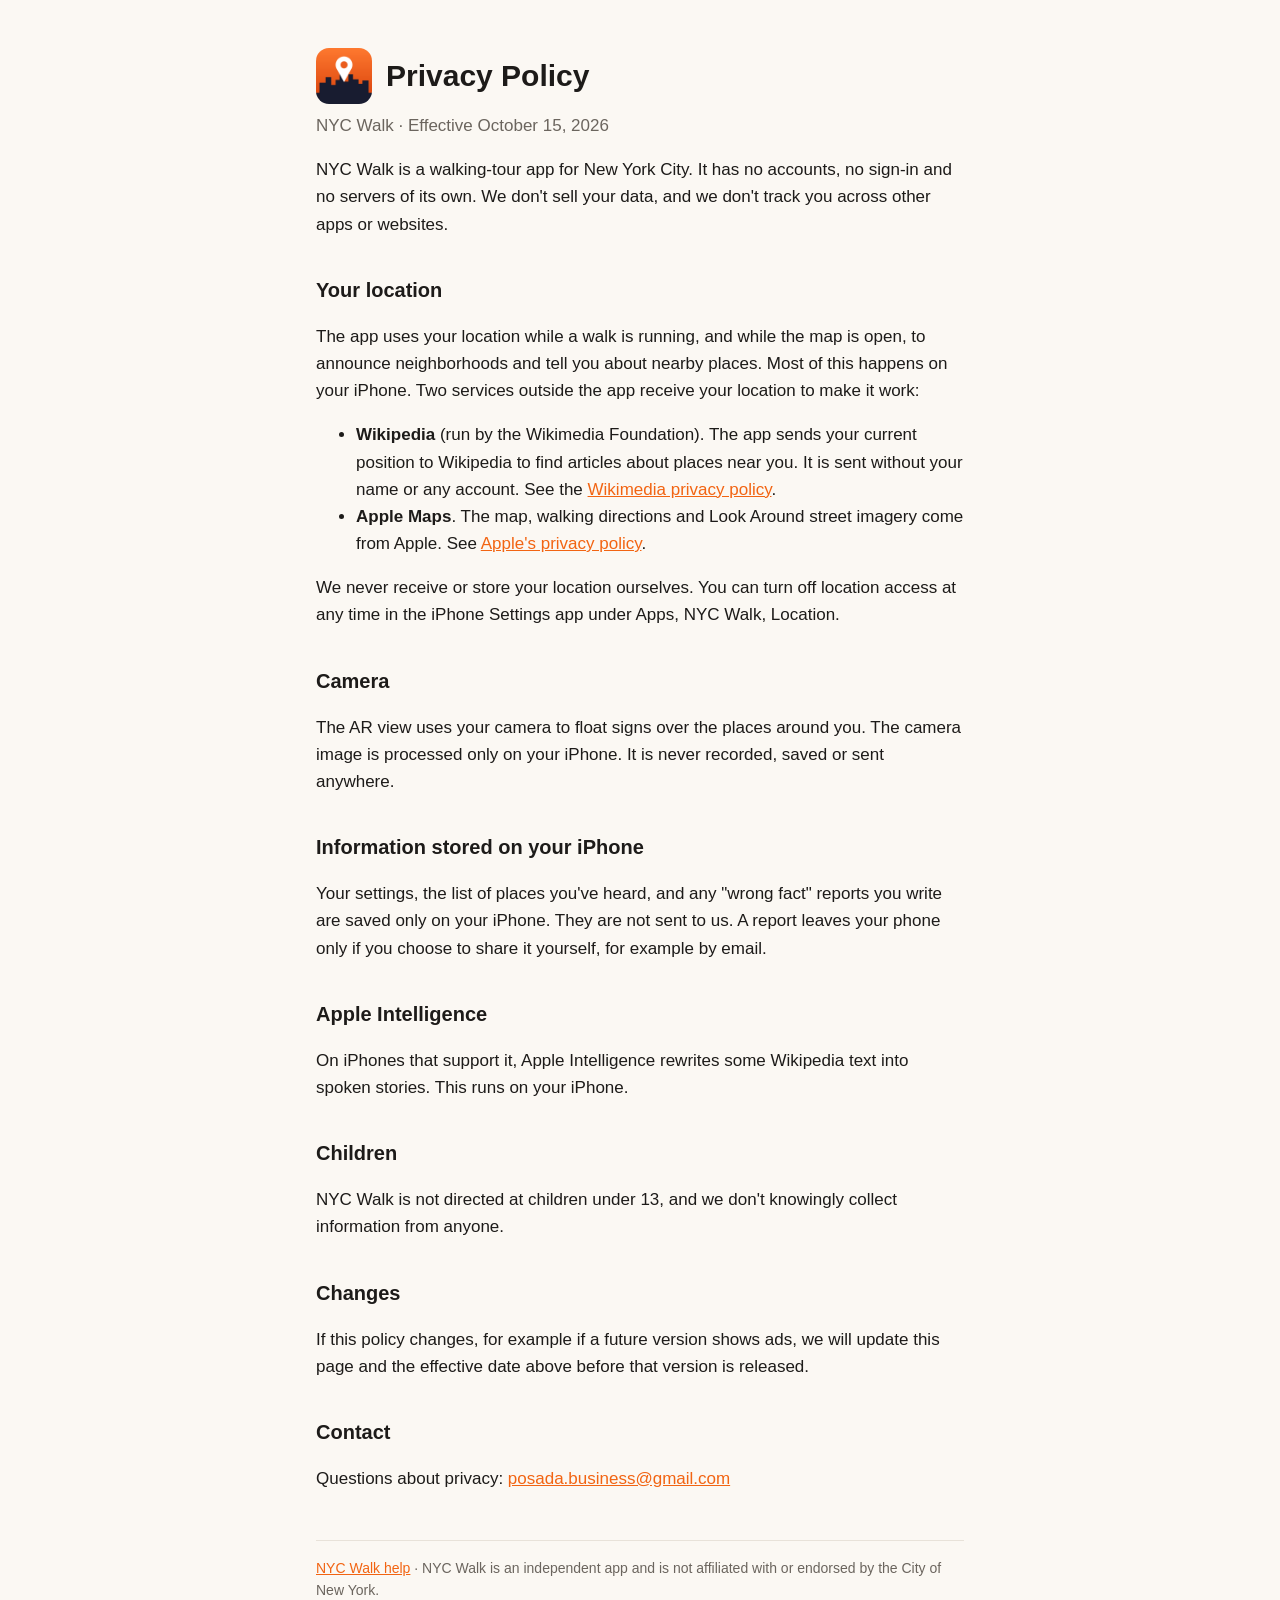
==== privacy.html @ 2135c713 "Add public help page and privacy policy Co-Authored-By: Claude Opus 5.5 <noreply@anthropic.com>" ====
<!doctype html>
<html lang="en">
<head>
<meta charset="utf-8">
<meta name="viewport" content="width=device-width, initial-scale=1">
<title>NYC Walk Privacy Policy</title>
<link rel="icon" href="icon.png">
<link rel="stylesheet" href="style.css">
</head>
<body>
<main>
  <header>
    <img src="icon.png" alt="">
    <h1>Privacy Policy</h1>
  </header>
  <p class="lede">NYC Walk · Effective October 15, 2026</p>

  <p>NYC Walk is a walking-tour app for New York City. It has no accounts, no sign-in and no servers of
  its own. We don't sell your data, and we don't track you across other apps or websites.</p>

  <h2>Your location</h2>
  <p>The app uses your location while a walk is running, and while the map is open, to announce
  neighborhoods and tell you about nearby places. Most of this happens on your iPhone. Two services
  outside the app receive your location to make it work:</p>
  <ul>
    <li><strong>Wikipedia</strong> (run by the Wikimedia Foundation). The app sends your current
    position to Wikipedia to find articles about places near you. It is sent without your name or any
    account. See the <a href="https://foundation.wikimedia.org/wiki/Policy:Privacy_policy">Wikimedia privacy policy</a>.</li>
    <li><strong>Apple Maps</strong>. The map, walking directions and Look Around street imagery come
    from Apple. See <a href="https://www.apple.com/legal/privacy/">Apple's privacy policy</a>.</li>
  </ul>
  <p>We never receive or store your location ourselves. You can turn off location access at any time in
  the iPhone Settings app under Apps, NYC Walk, Location.</p>

  <h2>Camera</h2>
  <p>The AR view uses your camera to float signs over the places around you. The camera image is
  processed only on your iPhone. It is never recorded, saved or sent anywhere.</p>

  <h2>Information stored on your iPhone</h2>
  <p>Your settings, the list of places you've heard, and any "wrong fact" reports you write are saved
  only on your iPhone. They are not sent to us. A report leaves your phone only if you choose to share
  it yourself, for example by email.</p>

  <h2>Apple Intelligence</h2>
  <p>On iPhones that support it, Apple Intelligence rewrites some Wikipedia text into spoken stories.
  This runs on your iPhone.</p>

  <h2>Children</h2>
  <p>NYC Walk is not directed at children under 13, and we don't knowingly collect information from
  anyone.</p>

  <h2>Changes</h2>
  <p>If this policy changes, for example if a future version shows ads, we will update this page and
  the effective date above before that version is released.</p>

  <h2>Contact</h2>
  <p>Questions about privacy: <a href="mailto:posada.business@gmail.com">posada.business@gmail.com</a></p>

  <footer>
    <a href="./">NYC Walk help</a> · NYC Walk is an independent app and is not affiliated with or
    endorsed by the City of New York.
  </footer>
</main>
</body>
</html>
---- style.css ----
:root { --bg: #fbf8f3; --text: #1d1b19; --muted: #6b655e; --accent: #f26412; --card: #ffffff; --line: #e8e2d9; }
@media (prefers-color-scheme: dark) {
  :root { --bg: #161412; --text: #f2eee9; --muted: #a59d94; --accent: #ff7a2e; --card: #201d1a; --line: #332e29; }
}
* { box-sizing: border-box; }
body { margin: 0; background: var(--bg); color: var(--text); font: 17px/1.6 -apple-system, BlinkMacSystemFont, "Segoe UI", Roboto, sans-serif; }
main { max-width: 680px; margin: 0 auto; padding: 48px 16px 64px; }
header { display: flex; align-items: center; gap: 14px; margin-bottom: 8px; }
header img { width: 56px; height: 56px; border-radius: 13px; }
h1 { font-size: 30px; line-height: 1.2; margin: 0; }
h2 { font-size: 20px; margin: 36px 0 8px; }
p, li { color: var(--text); }
.lede { color: var(--muted); margin-top: 4px; }
a { color: var(--accent); }
.card { background: var(--card); border: 1px solid var(--line); border-radius: 14px; padding: 4px 20px; margin: 16px 0; }
footer { margin-top: 48px; color: var(--muted); font-size: 14px; border-top: 1px solid var(--line); padding-top: 16px; }
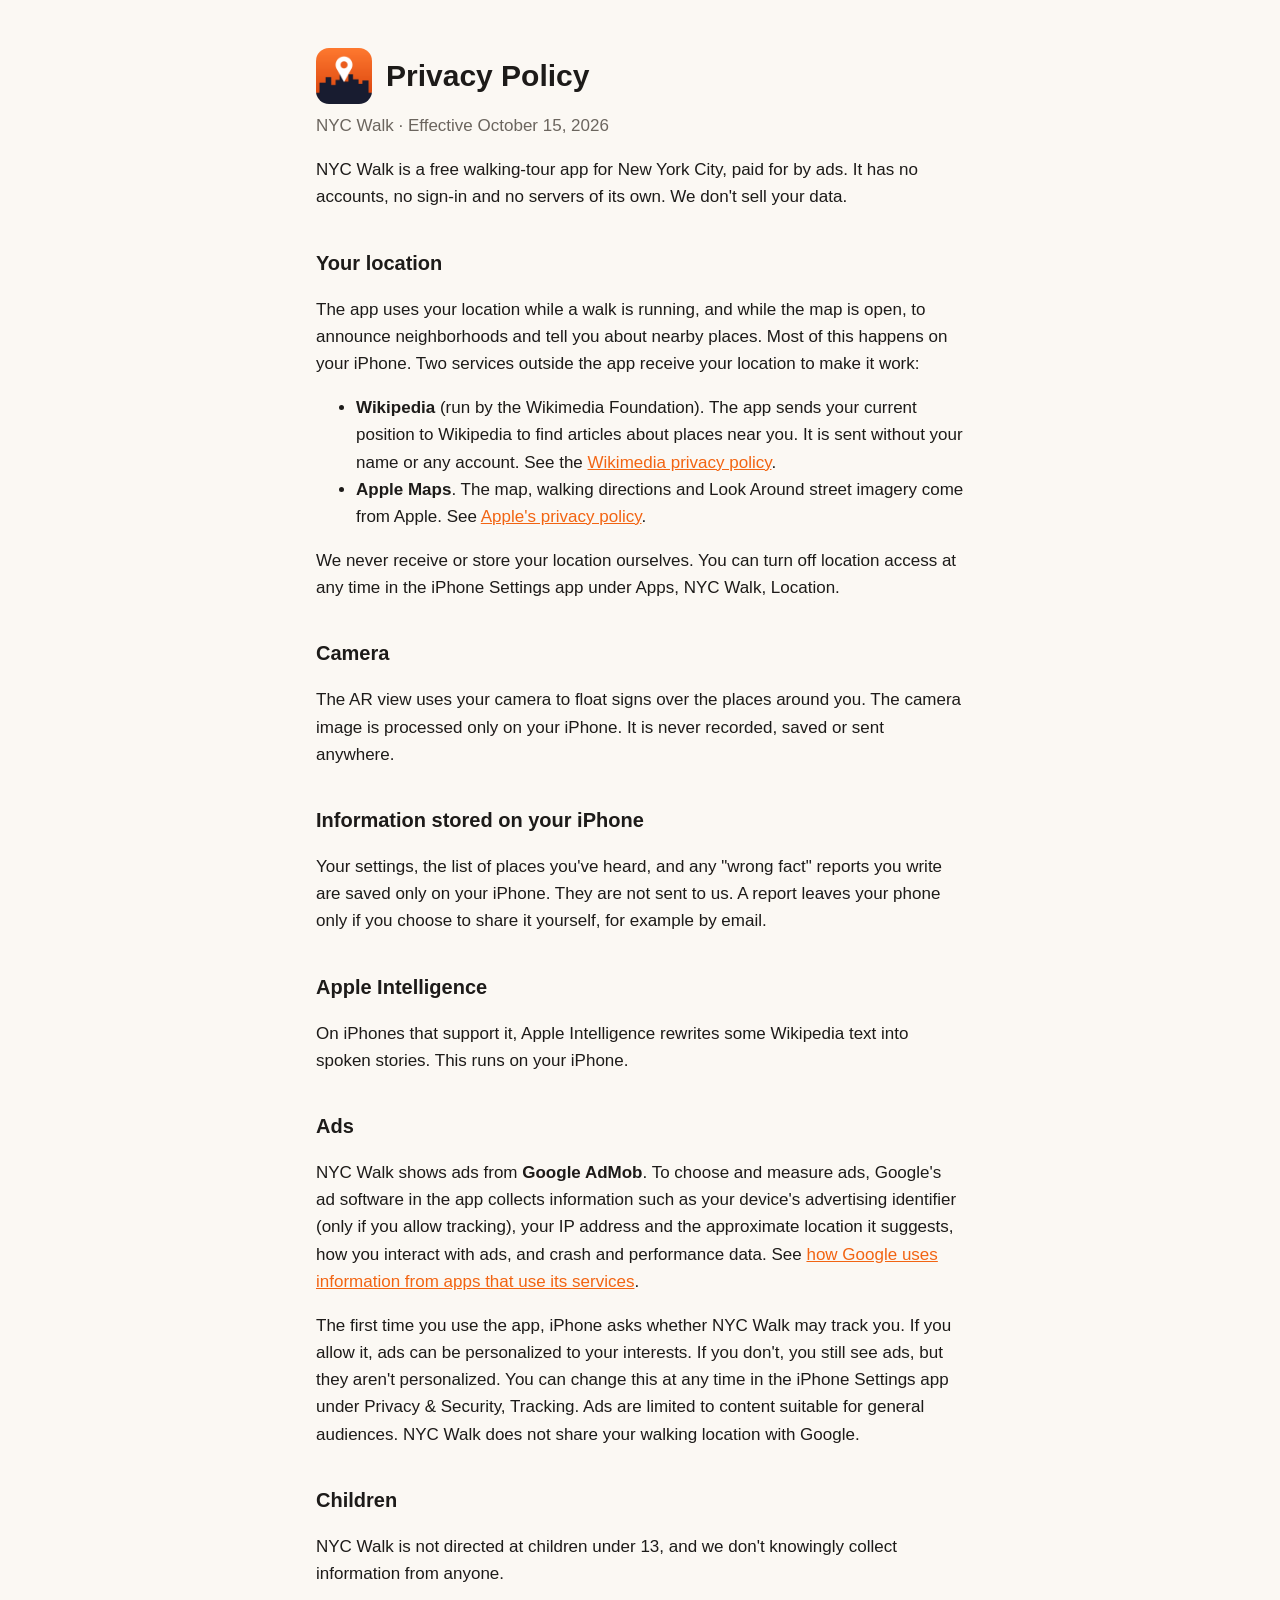
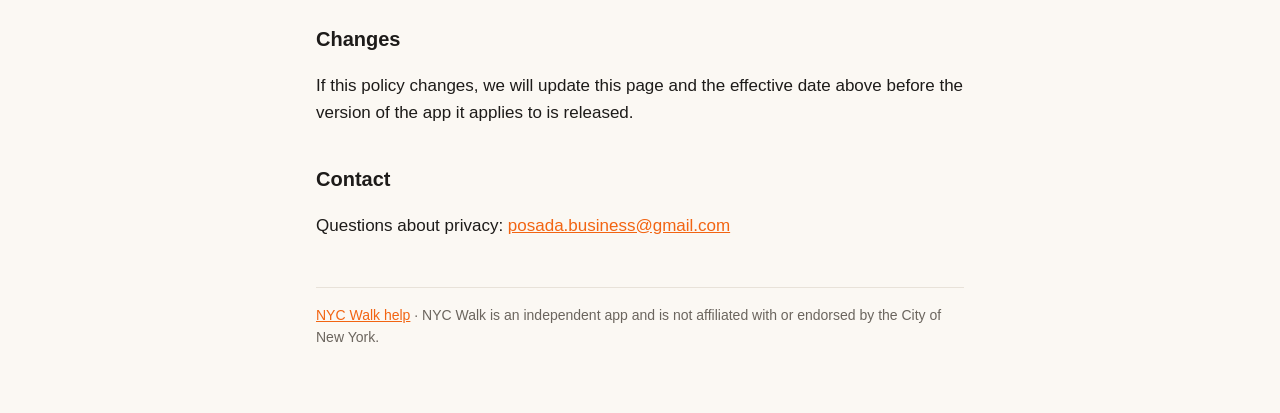
==== commit 12fb62cf: "Add AdMob ads, required updates, shorter demo walk, and fix an AR crash - Bottom banner on the main " ====
--- a/privacy.html
+++ b/privacy.html
@@ -15,8 +15,8 @@
   </header>
   <p class="lede">NYC Walk · Effective October 15, 2026</p>
 
-  <p>NYC Walk is a walking-tour app for New York City. It has no accounts, no sign-in and no servers of
-  its own. We don't sell your data, and we don't track you across other apps or websites.</p>
+  <p>NYC Walk is a free walking-tour app for New York City, paid for by ads. It has no accounts, no
+  sign-in and no servers of its own. We don't sell your data.</p>
 
   <h2>Your location</h2>
   <p>The app uses your location while a walk is running, and while the map is open, to announce
@@ -45,13 +45,25 @@
   <p>On iPhones that support it, Apple Intelligence rewrites some Wikipedia text into spoken stories.
   This runs on your iPhone.</p>
 
+  <h2>Ads</h2>
+  <p>NYC Walk shows ads from <strong>Google AdMob</strong>. To choose and measure ads, Google's ad software
+  in the app collects information such as your device's advertising identifier (only if you allow
+  tracking), your IP address and the approximate location it suggests, how you interact with ads, and
+  crash and performance data. See
+  <a href="https://policies.google.com/technologies/partner-sites">how Google uses information from apps that use its services</a>.</p>
+  <p>The first time you use the app, iPhone asks whether NYC Walk may track you. If you allow it, ads can
+  be personalized to your interests. If you don't, you still see ads, but they aren't personalized. You
+  can change this at any time in the iPhone Settings app under Privacy &amp; Security, Tracking. Ads are
+  limited to content suitable for general audiences. NYC Walk does not share your walking location
+  with Google.</p>
+
   <h2>Children</h2>
   <p>NYC Walk is not directed at children under 13, and we don't knowingly collect information from
   anyone.</p>
 
   <h2>Changes</h2>
-  <p>If this policy changes, for example if a future version shows ads, we will update this page and
-  the effective date above before that version is released.</p>
+  <p>If this policy changes, we will update this page and the effective date above before the version
+  of the app it applies to is released.</p>
 
   <h2>Contact</h2>
   <p>Questions about privacy: <a href="mailto:posada.business@gmail.com">posada.business@gmail.com</a></p>
